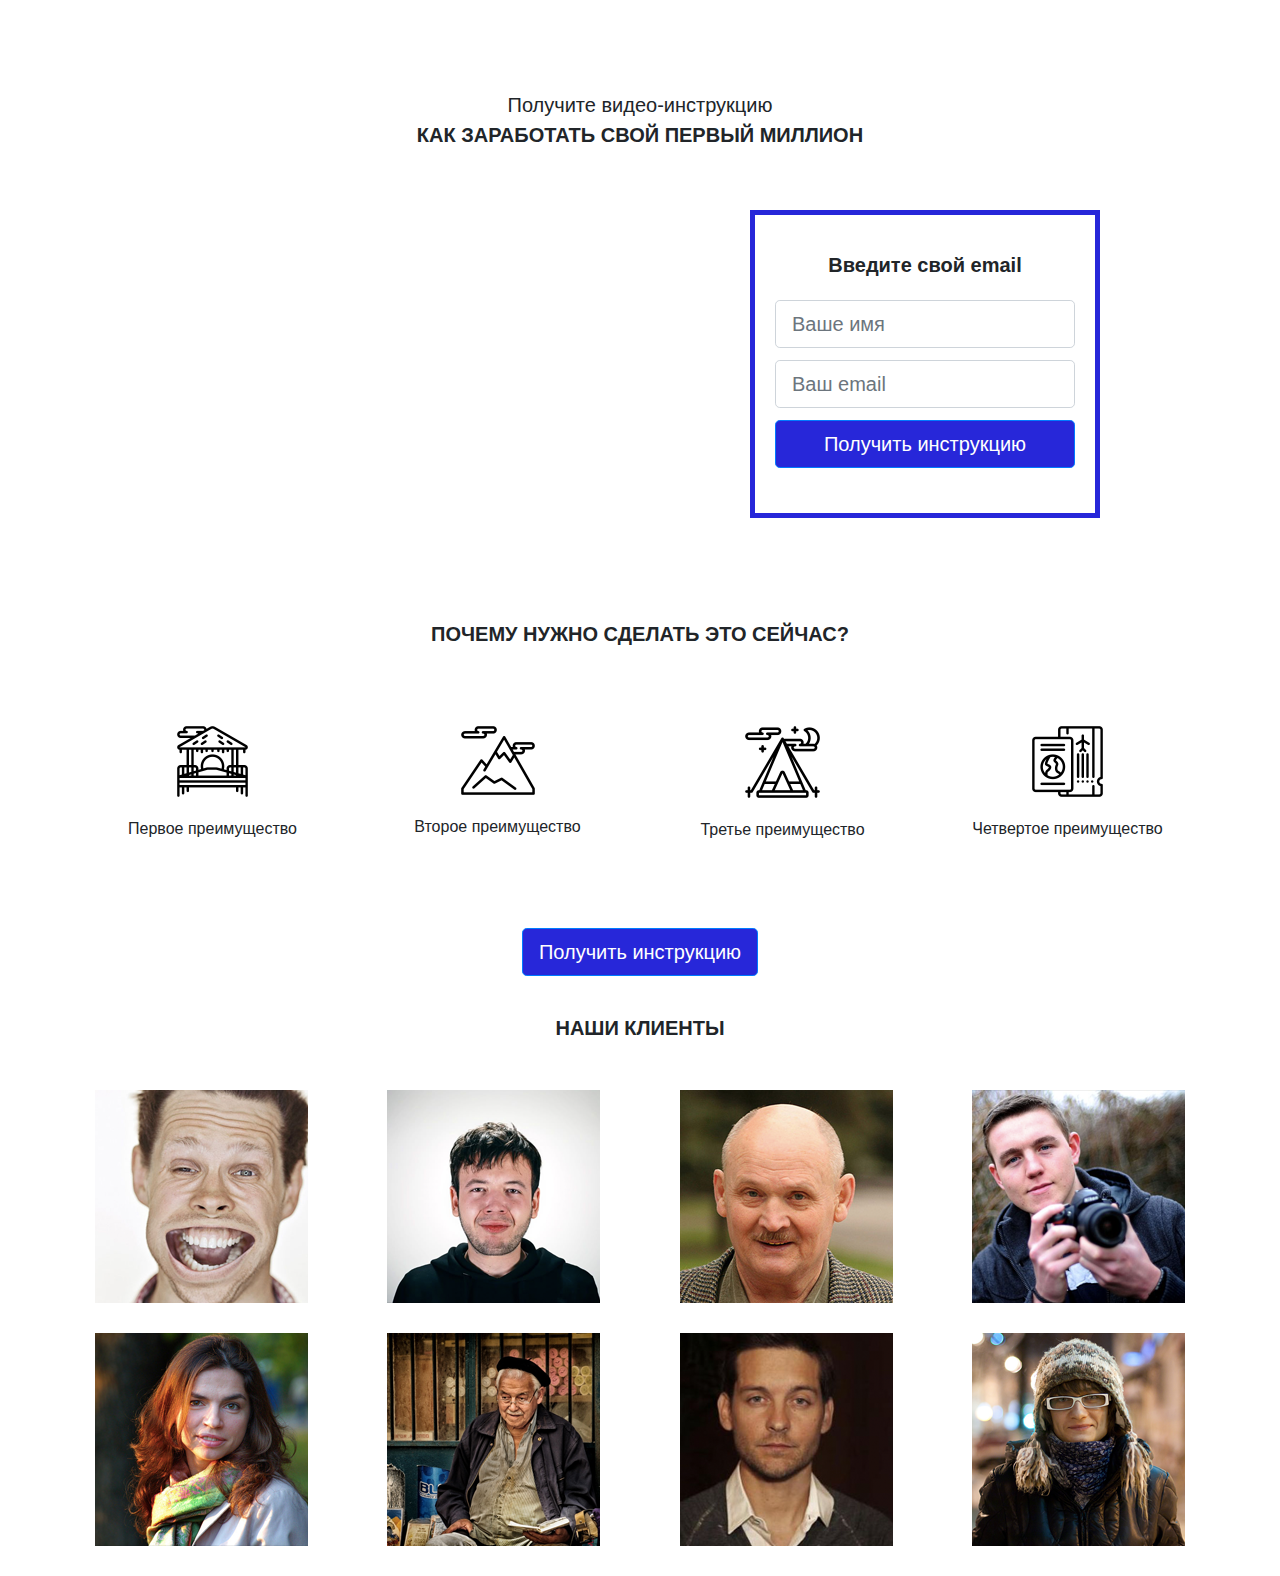
==== src/index.html @ 59dc83f8 "закачал 1 сайт" ====
<!DOCTYPE html>
<html lang="en">
<head>
	<meta charset="UTF-8">
	<title>Мой сайт</title>
	<link rel="stylesheet" type="text/css" href="css/bootstrap.css">
	<link rel="stylesheet" type="text/css" href="css/style.css">
</head>
<body>


	<div class="section">
		<div class="container">
			<!-- 1 row-->
			<div class="row">
				<div class="col-lg-6 offset-lg-3">
					<h1 class="header text-center"><span>Получите видео-инструкцию</span>
					<strong class="text-uppercase">Как заработать свой первый миллион</strong></h1>
				</div>
			</div>
			<!-- 2 ров Видео и форма-->
			<div class="row">
				<div class="col-lg-6 offset-lg-1 col-md-8 offset-md-2">
					<div class="video">
						<iframe width="100%" height="315" src="https://www.youtube.com/embed/Q0z94Gg9aXY?rel=0&amp;ecver=1" frameborder="0" allow="autoplay; encrypted-media" allowfullscreen></iframe>
					</div>
				</div>
				<div class="col-lg-4 offset-lg-0 col-md-8 offset-md-2">
					<div class="form">
						<p class="form-header text-center">Введите свой email</p>
							<form action="#">
								<input type="text" class="form-control form-control-lg" placeholder="Ваше имя">
								<input type="text" class="form-control form-control-lg" placeholder="Ваш email">
								<button class="btn btn-primary btn-lg btn-block form-btn">Получить инструкцию</button>
							</form>
					</div>
				</div>
			</div>

		</div>
	</div>
	<div class="section">
		<div class="container">
	<!-- row под заголовок секции-->
		<div class="row">
			<div class="col-lg-12 col-xs-12 col-sm-12">
				<h2 class="section-header text-center text-uppercase">почему нужно сделать это сейчас?</h2>
			</div>
		</div>
		<!-- блок с преимуществами-->
		<div class="feature text-center">
			<div class="row">
				<div class="col-lg-3 col-md-6">
					<div class="feature-box">
						<img src="img/11.png" alt="1 преимущество">
						<p>Первое преимущество</p>
					</div>
				</div>
				<div class="col-lg-3 col-md-6">
					<div class="feature-box">
						<img src="img/12.png" alt="2 преимущество">
						<p>Второе преимущество</p>
					</div>
				</div>
				<div class="col-lg-3 col-md-6">
					<div class="feature-box">
						<img src="img/13.png" alt="3 преимущество">
						<p>Третье преимущество</p>
					</div>
				</div>
				<div class="col-lg-3 col-md-6">
					<div class="feature-box">
						<img src="img/14.png" alt="4 преимущество">
						<p>Четвертое преимущество</p>
					</div>
				</div>
			</div>
		</div>
		<div class="text-center">
		<button class="btn btn-primary btn-lg form-btn">Получить инструкцию</button>
		</div>
	</div>
	</div>
	<!-- блок с наши пользватели-->
	<div class="container">
		<div class="row">
			<div class="col-lg-12 col-xs-12 col-sm-12">
				<h2 class="section-header text-center text-uppercase">Наши клиенты</h2>
			</div>
			<div class="client text-center">
				<div class="row">
					<div class="col-lg-3 col-md-6 foto"><img src="img/01.png" alt=""></div>
					<div class="col-lg-3 col-md-6 foto"><img src="img/02.png" alt=""></div>
					<div class="col-lg-3 col-md-6 foto"><img src="img/03.png" alt=""></div>
					<div class="col-lg-3 col-md-6 foto"><img src="img/04.png" alt=""></div>
					<div class="col-lg-3 col-md-6 foto"><img src="img/05.png" alt=""></div>
					<div class="col-lg-3 col-md-6 foto"><img src="img/06.png" alt=""></div>
					<div class="col-lg-3 col-md-6 foto"><img src="img/07.png" alt=""></div>
					<div class="col-lg-3 col-md-6 foto"><img src="img/08.png" alt=""></div>
				</div>
			</div>
		</div>
	</div>
	

</body>
</html>
---- src/css/style.css ----
.header {
	font-size: 20px;
	line-height: 1.5;
	margin: 60px auto;
}
.section {
	padding: 30px 0px; 
}

.header span {
	display: block;
}
.form-header,.section-header {
	margin-bottom: 20px;
	font-size: 20px;
	font-weight: 900;
}
.form {
	border:5px solid #2727d9;
	padding: 35px 20px;
}

.form-btn {
	background-color: #2727d9; 
	margin: 10px auto;
}
.form input {
	margin-bottom: 12px;
}
.feature{
	margin: 60px auto;
}
.featyre-box {
	height: 160px;
}

.feature p{
	margin-top: 20px;
}

.video {
	margin-bottom: 30px;
}
.client {
	margin-top: 30px;
}
.foto {
	margin-bottom: 30px;
}
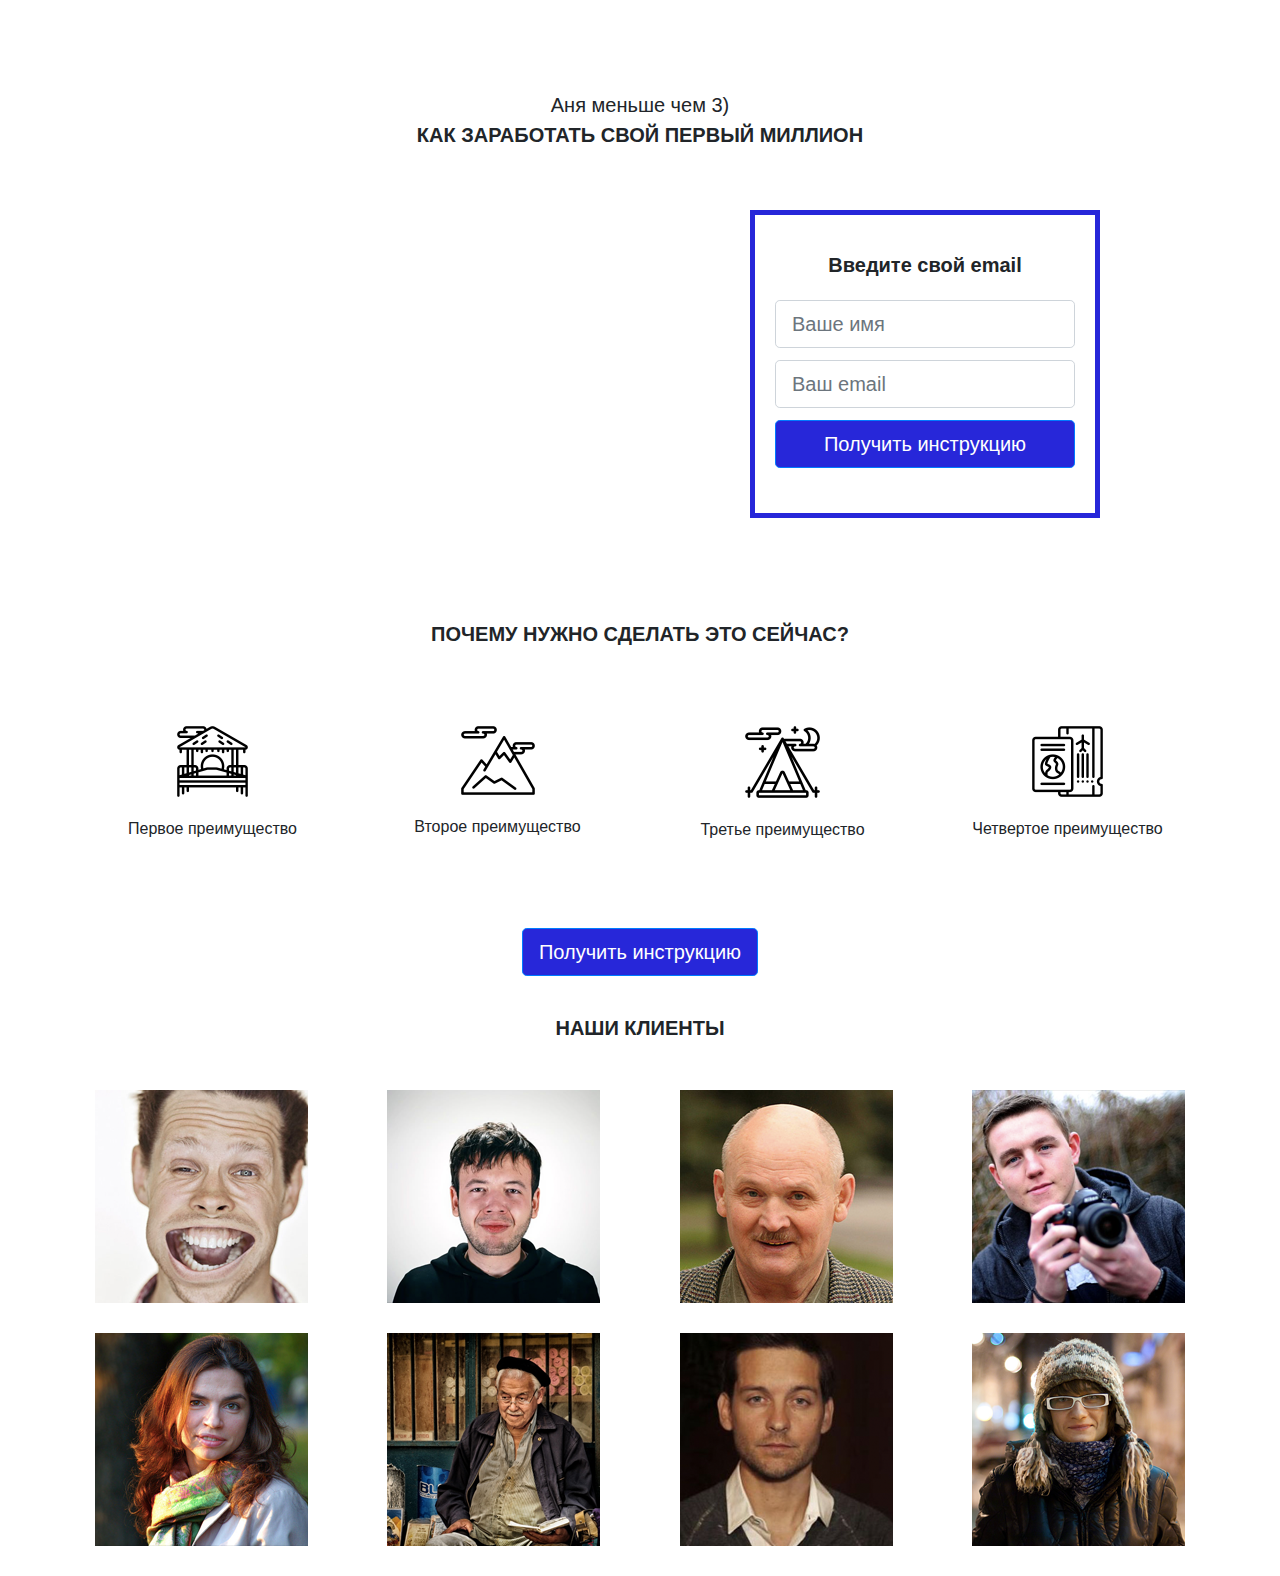
==== commit f2e278c4: "Update index.html" ====
--- a/src/index.html
+++ b/src/index.html
@@ -14,7 +14,7 @@
 			<!-- 1 row-->
 			<div class="row">
 				<div class="col-lg-6 offset-lg-3">
-					<h1 class="header text-center"><span>Получите видео-инструкцию</span>
+					<h1 class="header text-center"><span>Аня меньше чем 3)</span>
 					<strong class="text-uppercase">Как заработать свой первый миллион</strong></h1>
 				</div>
 			</div>
@@ -104,4 +104,4 @@
 	
 
 </body>
-</html>+</html>
